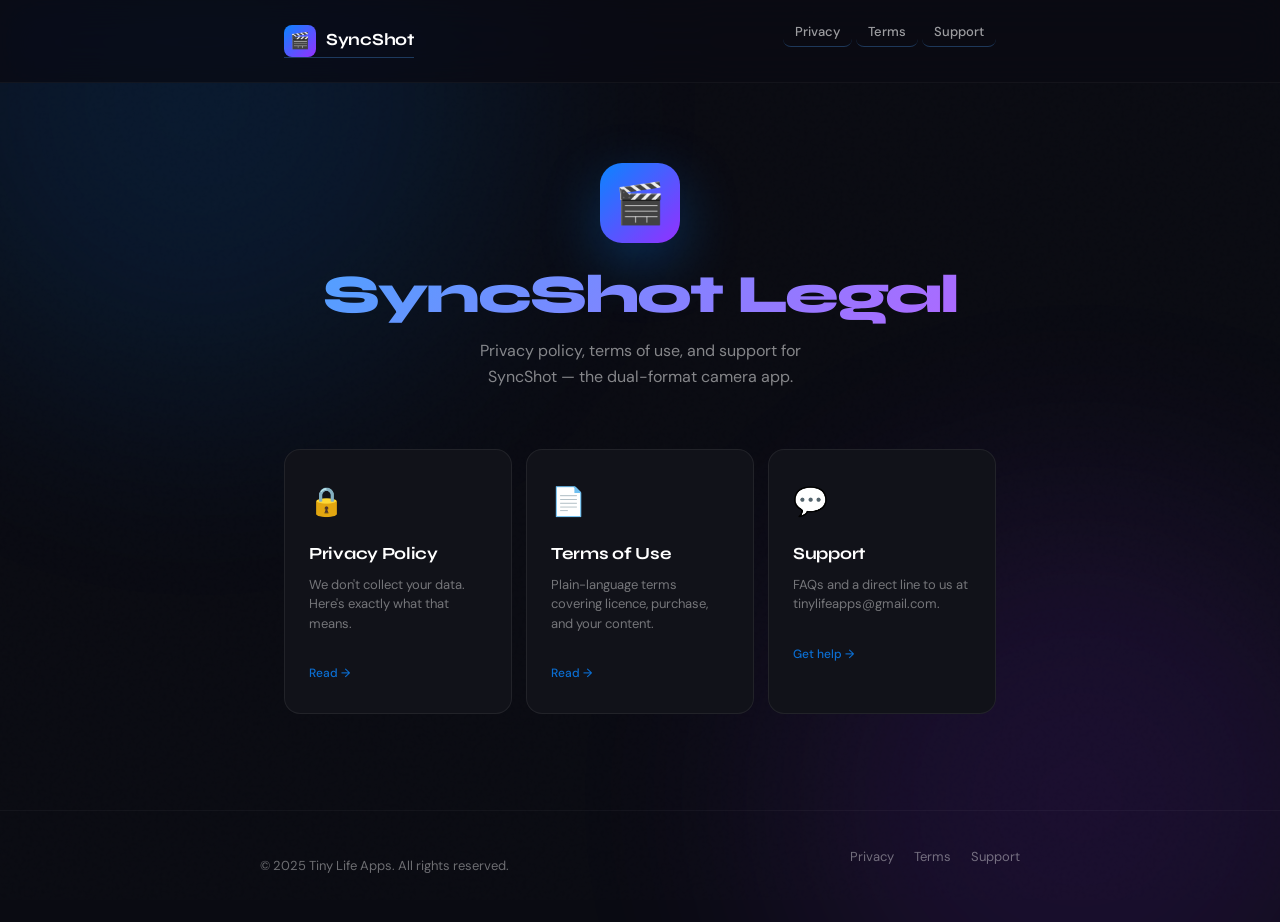
==== index.html @ a9aa5a6d "Add SyncShot legal pages: privacy policy, terms of use, support Hosted via GitHub Pages at tinylifea" ====
<!DOCTYPE html>
<html lang="en">
<head>
  <meta charset="UTF-8">
  <meta name="viewport" content="width=device-width, initial-scale=1.0">
  <title>SyncShot — Legal</title>
  <meta name="description" content="Privacy Policy, Terms of Use, and Support for SyncShot.">
  <link rel="stylesheet" href="style.css">
  <link rel="icon" href="data:image/svg+xml,<svg xmlns='http://www.w3.org/2000/svg' viewBox='0 0 100 100'><text y='.9em' font-size='90'>🎬</text></svg>">
  <style>
    .hero {
      padding: 80px 0 60px;
      text-align: center;
    }

    .hero-icon {
      width: 80px;
      height: 80px;
      border-radius: 22px;
      background: linear-gradient(135deg, #0a84ff 0%, #9430ff 100%);
      display: flex;
      align-items: center;
      justify-content: center;
      font-size: 40px;
      margin: 0 auto 24px;
      box-shadow: 0 20px 60px rgba(10,132,255,0.3);
    }

    .hero-title {
      font-family: 'Syne', sans-serif;
      font-size: clamp(36px, 7vw, 54px);
      font-weight: 800;
      letter-spacing: -2px;
      line-height: 1.05;
      margin-bottom: 14px;
      background: linear-gradient(135deg, #4da3ff 0%, #b266ff 100%);
      -webkit-background-clip: text;
      -webkit-text-fill-color: transparent;
      background-clip: text;
    }

    .hero-sub {
      font-size: 16px;
      color: rgba(255,255,255,0.5);
      max-width: 380px;
      margin: 0 auto;
      line-height: 1.6;
    }

    .doc-grid {
      display: grid;
      grid-template-columns: repeat(auto-fill, minmax(220px, 1fr));
      gap: 14px;
      padding-bottom: 96px;
    }

    .doc-card {
      background: #111219;
      border: 1px solid rgba(255,255,255,0.07);
      border-radius: 16px;
      padding: 28px 24px;
      text-decoration: none;
      display: block;
      transition: background 0.22s ease, border-color 0.22s ease, transform 0.22s ease;
    }

    .doc-card:hover {
      background: #16171f;
      border-color: rgba(255,255,255,0.13);
      transform: translateY(-2px);
    }

    .doc-card-emoji {
      font-size: 28px;
      display: block;
      margin-bottom: 14px;
    }

    .doc-card-title {
      font-family: 'Syne', sans-serif;
      font-size: 17px;
      font-weight: 700;
      color: #fff;
      letter-spacing: -0.3px;
      margin-bottom: 6px;
      display: block;
    }

    .doc-card-desc {
      font-size: 13px;
      color: rgba(255,255,255,0.42);
      line-height: 1.5;
    }

    .doc-card-arrow {
      display: inline-block;
      margin-top: 16px;
      font-size: 12px;
      color: rgba(10,132,255,0.8);
      font-weight: 500;
    }
  </style>
</head>
<body>

  <div class="glow glow-blue"></div>
  <div class="glow glow-purple"></div>

  <!-- Nav -->
  <nav>
    <div class="nav-inner">
      <a href="index.html" class="nav-logo">
        <div class="nav-icon">🎬</div>
        <span class="nav-wordmark">SyncShot</span>
      </a>
      <ul class="nav-links">
        <li><a href="privacy.html">Privacy</a></li>
        <li><a href="terms.html">Terms</a></li>
        <li><a href="support.html">Support</a></li>
      </ul>
    </div>
  </nav>

  <div class="container">
    <div class="hero">
      <div class="hero-icon">🎬</div>
      <h1 class="hero-title">SyncShot Legal</h1>
      <p class="hero-sub">Privacy policy, terms of use, and support for SyncShot — the dual-format camera app.</p>
    </div>

    <div class="doc-grid">
      <a href="privacy.html" class="doc-card">
        <span class="doc-card-emoji">🔒</span>
        <span class="doc-card-title">Privacy Policy</span>
        <p class="doc-card-desc">We don't collect your data. Here's exactly what that means.</p>
        <span class="doc-card-arrow">Read →</span>
      </a>

      <a href="terms.html" class="doc-card">
        <span class="doc-card-emoji">📄</span>
        <span class="doc-card-title">Terms of Use</span>
        <p class="doc-card-desc">Plain-language terms covering licence, purchase, and your content.</p>
        <span class="doc-card-arrow">Read →</span>
      </a>

      <a href="support.html" class="doc-card">
        <span class="doc-card-emoji">💬</span>
        <span class="doc-card-title">Support</span>
        <p class="doc-card-desc">FAQs and a direct line to us at tinylifeapps@gmail.com.</p>
        <span class="doc-card-arrow">Get help →</span>
      </a>
    </div>
  </div>

  <!-- Footer -->
  <footer>
    <div class="footer-inner">
      <span class="footer-copy">© 2025 Tiny Life Apps. All rights reserved.</span>
      <ul class="footer-links">
        <li><a href="privacy.html">Privacy</a></li>
        <li><a href="terms.html">Terms</a></li>
        <li><a href="support.html">Support</a></li>
      </ul>
    </div>
  </footer>

</body>
</html>
---- style.css ----
@import url('https://fonts.googleapis.com/css2?family=Syne:wght@400;500;600;700;800&family=DM+Sans:ital,opsz,wght@0,9..40,300;0,9..40,400;0,9..40,500;1,9..40,300&display=swap');

/* ── Variables ────────────────────────────────────────────────────── */
:root {
  --bg:          #0a0b12;
  --bg-card:     #111219;
  --bg-card-hover: #16171f;
  --border:      rgba(255,255,255,0.07);
  --border-soft: rgba(255,255,255,0.04);
  --white:       #ffffff;
  --white-60:    rgba(255,255,255,0.6);
  --white-40:    rgba(255,255,255,0.4);
  --white-20:    rgba(255,255,255,0.2);
  --white-08:    rgba(255,255,255,0.08);
  --blue:        #0a84ff;
  --purple:      #9430ff;
  --grad:        linear-gradient(135deg, #0a84ff 0%, #9430ff 100%);
  --grad-text:   linear-gradient(135deg, #4da3ff 0%, #b266ff 100%);
  --radius:      16px;
  --radius-sm:   10px;
  --transition:  0.22s cubic-bezier(0.4,0,0.2,1);
}

/* ── Reset ────────────────────────────────────────────────────────── */
*, *::before, *::after { box-sizing: border-box; margin: 0; padding: 0; }

html { scroll-behavior: smooth; -webkit-font-smoothing: antialiased; }

body {
  background: var(--bg);
  color: var(--white);
  font-family: 'DM Sans', sans-serif;
  font-size: 16px;
  line-height: 1.7;
  min-height: 100vh;
}

/* ── Noise grain overlay ──────────────────────────────────────────── */
body::before {
  content: '';
  position: fixed;
  inset: 0;
  background-image: url("data:image/svg+xml,%3Csvg viewBox='0 0 256 256' xmlns='http://www.w3.org/2000/svg'%3E%3Cfilter id='noise'%3E%3CfeTurbulence type='fractalNoise' baseFrequency='0.9' numOctaves='4' stitchTiles='stitch'/%3E%3C/filter%3E%3Crect width='100%25' height='100%25' filter='url(%23noise)' opacity='0.04'/%3E%3C/svg%3E");
  pointer-events: none;
  z-index: 0;
  opacity: 0.4;
}

/* ── Ambient glow ─────────────────────────────────────────────────── */
.glow {
  position: fixed;
  width: 600px;
  height: 600px;
  border-radius: 50%;
  pointer-events: none;
  z-index: 0;
  filter: blur(120px);
  opacity: 0.12;
}
.glow-blue  { background: var(--blue);   top: -200px; left: -100px; }
.glow-purple { background: var(--purple); bottom: -200px; right: -100px; }

/* ── Layout ───────────────────────────────────────────────────────── */
.container {
  position: relative;
  z-index: 1;
  max-width: 760px;
  margin: 0 auto;
  padding: 0 24px;
}

/* ── Nav ──────────────────────────────────────────────────────────── */
nav {
  position: sticky;
  top: 0;
  z-index: 100;
  backdrop-filter: blur(20px) saturate(180%);
  -webkit-backdrop-filter: blur(20px) saturate(180%);
  background: rgba(10,11,18,0.8);
  border-bottom: 1px solid var(--border-soft);
}

.nav-inner {
  max-width: 760px;
  margin: 0 auto;
  padding: 18px 24px;
  display: flex;
  align-items: center;
  justify-content: space-between;
}

.nav-logo {
  display: flex;
  align-items: center;
  gap: 10px;
  text-decoration: none;
}

.nav-icon {
  width: 32px;
  height: 32px;
  border-radius: 8px;
  background: var(--grad);
  display: flex;
  align-items: center;
  justify-content: center;
  font-size: 16px;
}

.nav-wordmark {
  font-family: 'Syne', sans-serif;
  font-weight: 700;
  font-size: 17px;
  color: var(--white);
  letter-spacing: -0.3px;
}

.nav-links {
  display: flex;
  gap: 4px;
  list-style: none;
}

.nav-links a {
  font-size: 13px;
  font-weight: 500;
  color: var(--white-60);
  text-decoration: none;
  padding: 6px 12px;
  border-radius: 8px;
  transition: color var(--transition), background var(--transition);
}

.nav-links a:hover,
.nav-links a.active {
  color: var(--white);
  background: var(--white-08);
}

/* ── Page header ──────────────────────────────────────────────────── */
.page-header {
  padding: 72px 0 48px;
  text-align: center;
}

.page-badge {
  display: inline-flex;
  align-items: center;
  gap: 6px;
  font-size: 11px;
  font-weight: 600;
  letter-spacing: 1.4px;
  text-transform: uppercase;
  color: var(--white-40);
  border: 1px solid var(--border);
  border-radius: 20px;
  padding: 5px 14px;
  margin-bottom: 20px;
}

.page-badge span {
  width: 5px;
  height: 5px;
  border-radius: 50%;
  background: var(--grad);
  display: inline-block;
}

.page-title {
  font-family: 'Syne', sans-serif;
  font-size: clamp(32px, 6vw, 48px);
  font-weight: 800;
  letter-spacing: -1.5px;
  line-height: 1.1;
  margin-bottom: 16px;
  background: var(--grad-text);
  -webkit-background-clip: text;
  -webkit-text-fill-color: transparent;
  background-clip: text;
}

.page-meta {
  font-size: 14px;
  color: var(--white-40);
  font-weight: 400;
}

/* ── Content cards ────────────────────────────────────────────────── */
.content {
  padding-bottom: 96px;
}

.card {
  background: var(--bg-card);
  border: 1px solid var(--border);
  border-radius: var(--radius);
  padding: 32px;
  margin-bottom: 16px;
  transition: border-color var(--transition), background var(--transition);
}

.card:hover {
  border-color: rgba(255,255,255,0.11);
  background: var(--bg-card-hover);
}

.card-section-label {
  font-size: 11px;
  font-weight: 600;
  letter-spacing: 1.6px;
  text-transform: uppercase;
  color: var(--white-40);
  margin-bottom: 20px;
  display: flex;
  align-items: center;
  gap: 8px;
}

.card-section-label::after {
  content: '';
  flex: 1;
  height: 1px;
  background: var(--border);
}

h2 {
  font-family: 'Syne', sans-serif;
  font-size: 20px;
  font-weight: 700;
  letter-spacing: -0.5px;
  color: var(--white);
  margin-bottom: 12px;
  margin-top: 28px;
}

h2:first-child { margin-top: 0; }

p {
  font-size: 15px;
  color: var(--white-60);
  line-height: 1.75;
  margin-bottom: 14px;
}

p:last-child { margin-bottom: 0; }

ul, ol {
  padding-left: 20px;
  margin-bottom: 14px;
}

li {
  font-size: 15px;
  color: var(--white-60);
  line-height: 1.75;
  margin-bottom: 6px;
}

strong {
  color: var(--white);
  font-weight: 500;
}

a {
  color: #4da3ff;
  text-decoration: none;
  border-bottom: 1px solid rgba(77,163,255,0.3);
  transition: border-color var(--transition), color var(--transition);
}

a:hover {
  color: var(--white);
  border-bottom-color: rgba(255,255,255,0.4);
}

/* ── Highlight box ────────────────────────────────────────────────── */
.highlight-box {
  background: rgba(10,132,255,0.08);
  border: 1px solid rgba(10,132,255,0.2);
  border-radius: var(--radius-sm);
  padding: 16px 20px;
  margin: 16px 0;
  font-size: 14px;
  color: rgba(77,163,255,0.9);
  line-height: 1.6;
}

/* ── Contact card ─────────────────────────────────────────────────── */
.contact-card {
  display: flex;
  align-items: center;
  gap: 16px;
  padding: 20px 24px;
  background: var(--white-08);
  border: 1px solid var(--border);
  border-radius: var(--radius);
  text-decoration: none;
  border-bottom: none;
  transition: background var(--transition), border-color var(--transition), transform var(--transition);
  margin-top: 20px;
}

.contact-card:hover {
  background: rgba(255,255,255,0.1);
  border-color: rgba(255,255,255,0.15);
  transform: translateY(-1px);
}

.contact-card-icon {
  width: 44px;
  height: 44px;
  border-radius: 12px;
  background: var(--grad);
  display: flex;
  align-items: center;
  justify-content: center;
  font-size: 20px;
  flex-shrink: 0;
}

.contact-card-text strong {
  display: block;
  font-size: 15px;
  font-weight: 600;
  color: var(--white);
  margin-bottom: 2px;
}

.contact-card-text span {
  font-size: 13px;
  color: var(--white-40);
}

/* ── Footer ───────────────────────────────────────────────────────── */
footer {
  position: relative;
  z-index: 1;
  border-top: 1px solid var(--border-soft);
  padding: 32px 24px;
}

.footer-inner {
  max-width: 760px;
  margin: 0 auto;
  display: flex;
  flex-wrap: wrap;
  align-items: center;
  justify-content: space-between;
  gap: 16px;
}

.footer-copy {
  font-size: 13px;
  color: var(--white-40);
}

.footer-links {
  display: flex;
  gap: 20px;
  list-style: none;
}

.footer-links a {
  font-size: 13px;
  color: var(--white-40);
  text-decoration: none;
  border-bottom: none;
  transition: color var(--transition);
}

.footer-links a:hover { color: var(--white); }

/* ── Animations ───────────────────────────────────────────────────── */
@keyframes fadeUp {
  from { opacity: 0; transform: translateY(16px); }
  to   { opacity: 1; transform: translateY(0); }
}

.page-header { animation: fadeUp 0.5s ease both; }
.card { animation: fadeUp 0.5s ease both; }
.card:nth-child(1) { animation-delay: 0.05s; }
.card:nth-child(2) { animation-delay: 0.10s; }
.card:nth-child(3) { animation-delay: 0.15s; }
.card:nth-child(4) { animation-delay: 0.20s; }
.card:nth-child(5) { animation-delay: 0.25s; }
.card:nth-child(6) { animation-delay: 0.30s; }

/* ── Responsive ───────────────────────────────────────────────────── */
@media (max-width: 600px) {
  .nav-links { display: none; }
  .card { padding: 24px; }
  .page-header { padding: 48px 0 32px; }
}
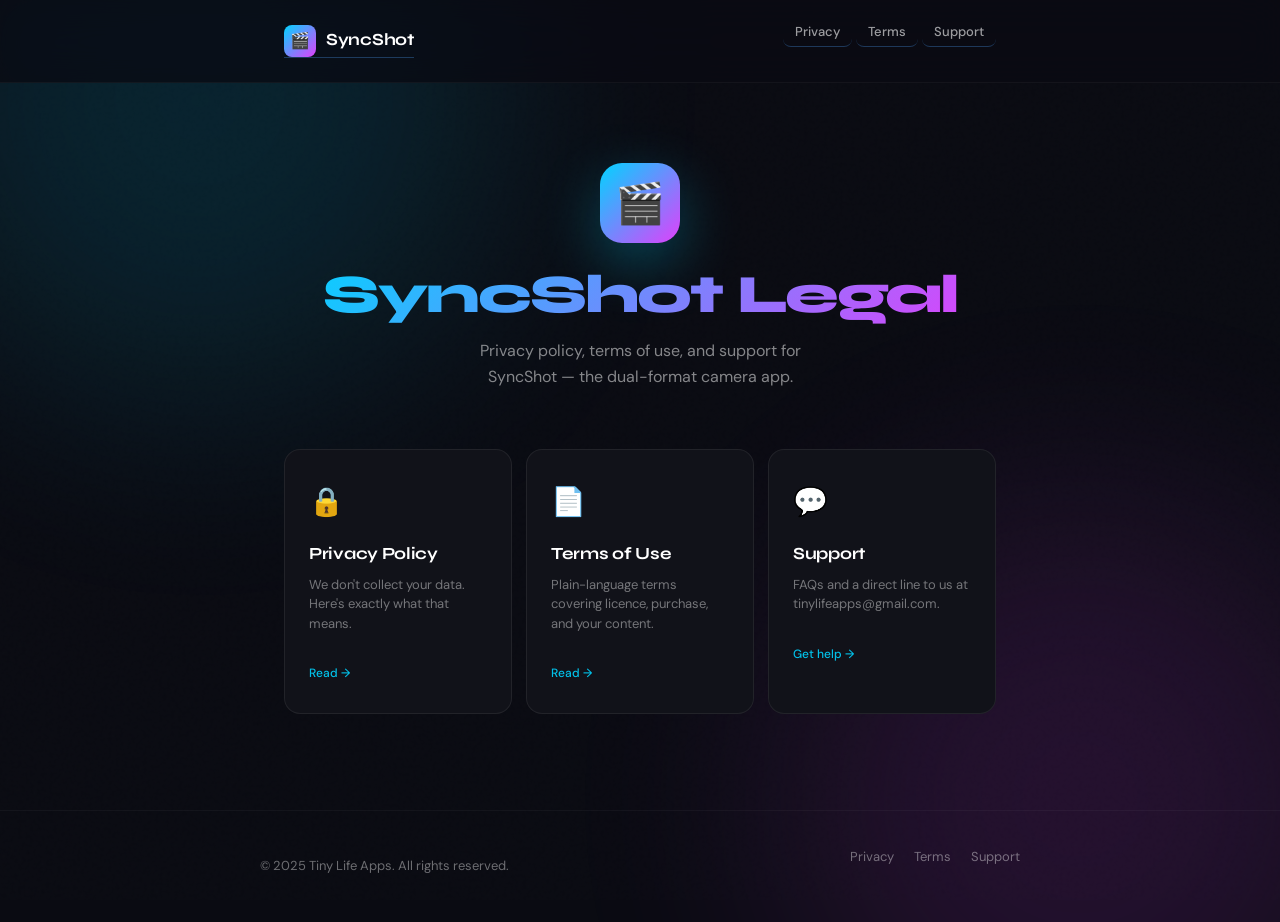
==== commit 8ae28472: "Rebrand legal site: cyan+magenta to match app icon Replace generic blue (#0a84ff) → purple (#9430ff)" ====
--- a/index.html
+++ b/index.html
@@ -17,13 +17,13 @@
       width: 80px;
       height: 80px;
       border-radius: 22px;
-      background: linear-gradient(135deg, #0a84ff 0%, #9430ff 100%);
+      background: linear-gradient(135deg, #00d4ff 0%, #e040fb 100%);
       display: flex;
       align-items: center;
       justify-content: center;
       font-size: 40px;
       margin: 0 auto 24px;
-      box-shadow: 0 20px 60px rgba(10,132,255,0.3);
+      box-shadow: 0 20px 60px rgba(0,212,255,0.3);
     }
 
     .hero-title {
@@ -33,7 +33,7 @@
       letter-spacing: -2px;
       line-height: 1.05;
       margin-bottom: 14px;
-      background: linear-gradient(135deg, #4da3ff 0%, #b266ff 100%);
+      background: linear-gradient(135deg, #00d4ff 0%, #e040fb 100%);
       -webkit-background-clip: text;
       -webkit-text-fill-color: transparent;
       background-clip: text;
@@ -96,7 +96,7 @@
       display: inline-block;
       margin-top: 16px;
       font-size: 12px;
-      color: rgba(10,132,255,0.8);
+      color: rgba(0,212,255,0.9);
       font-weight: 500;
     }
   </style>
--- a/style.css
+++ b/style.css
@@ -12,10 +12,10 @@
   --white-40:    rgba(255,255,255,0.4);
   --white-20:    rgba(255,255,255,0.2);
   --white-08:    rgba(255,255,255,0.08);
-  --blue:        #0a84ff;
-  --purple:      #9430ff;
-  --grad:        linear-gradient(135deg, #0a84ff 0%, #9430ff 100%);
-  --grad-text:   linear-gradient(135deg, #4da3ff 0%, #b266ff 100%);
+  --cyan:        #00d4ff;
+  --magenta:     #e040fb;
+  --grad:        linear-gradient(135deg, #00d4ff 0%, #e040fb 100%);
+  --grad-text:   linear-gradient(135deg, #00d4ff 0%, #e040fb 100%);
   --radius:      16px;
   --radius-sm:   10px;
   --transition:  0.22s cubic-bezier(0.4,0,0.2,1);
@@ -57,8 +57,8 @@
   filter: blur(120px);
   opacity: 0.12;
 }
-.glow-blue  { background: var(--blue);   top: -200px; left: -100px; }
-.glow-purple { background: var(--purple); bottom: -200px; right: -100px; }
+.glow-blue  { background: var(--cyan);    top: -200px; left: -100px; }
+.glow-purple { background: var(--magenta); bottom: -200px; right: -100px; }
 
 /* ── Layout ───────────────────────────────────────────────────────── */
 .container {
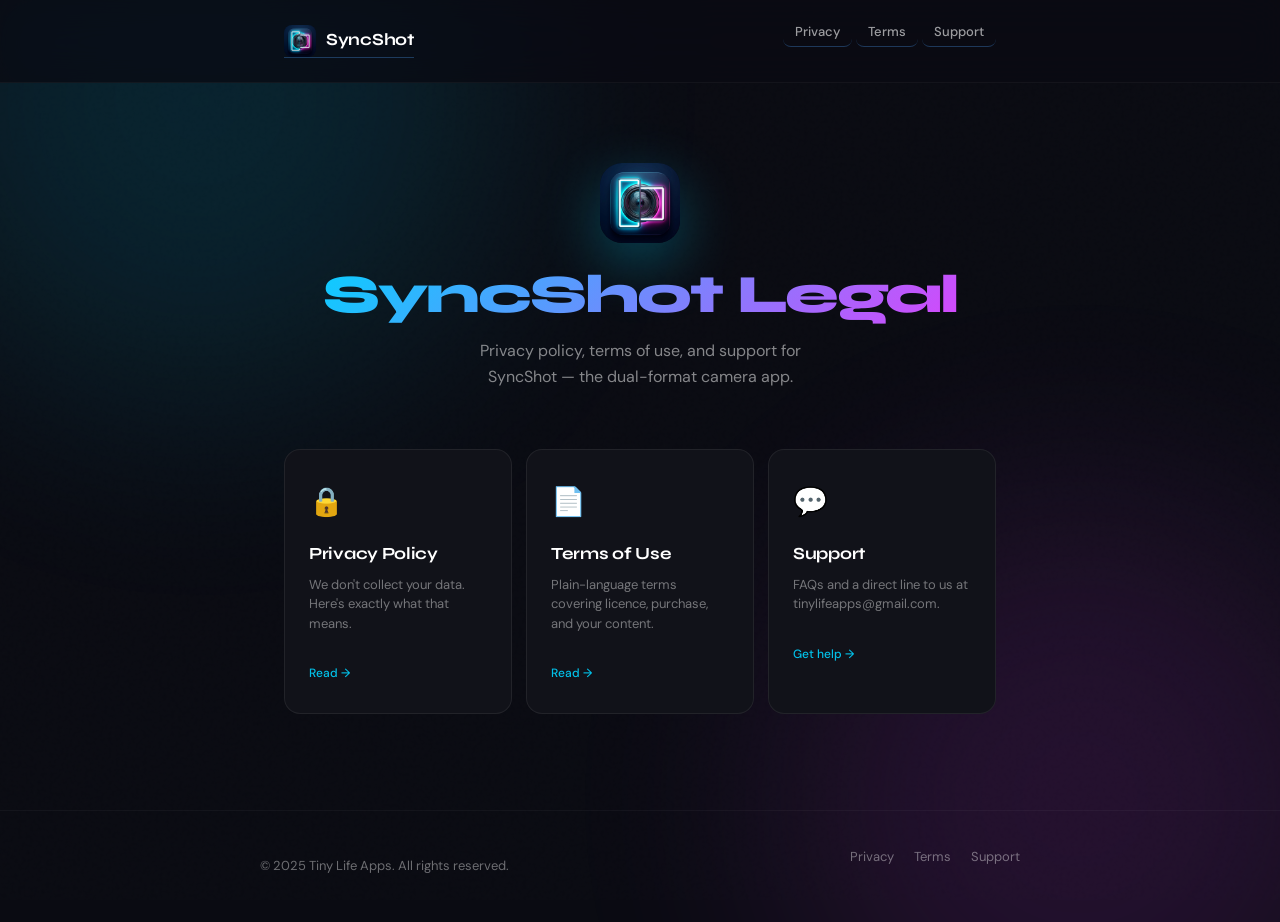
==== commit 96a41924: "Replace emoji favicon/nav icon with actual app icon Co-Authored-By: Claude Sonnet 4.6 <noreply@anthr" ====
--- a/index.html
+++ b/index.html
@@ -6,7 +6,8 @@
   <title>SyncShot — Legal</title>
   <meta name="description" content="Privacy Policy, Terms of Use, and Support for SyncShot.">
   <link rel="stylesheet" href="style.css">
-  <link rel="icon" href="data:image/svg+xml,<svg xmlns='http://www.w3.org/2000/svg' viewBox='0 0 100 100'><text y='.9em' font-size='90'>🎬</text></svg>">
+  <link rel="icon" href="app-icon.png">
+  <link rel="apple-touch-icon" href="app-icon.png">
   <style>
     .hero {
       padding: 80px 0 60px;
@@ -17,13 +18,10 @@
       width: 80px;
       height: 80px;
       border-radius: 22px;
-      background: linear-gradient(135deg, #00d4ff 0%, #e040fb 100%);
-      display: flex;
-      align-items: center;
-      justify-content: center;
-      font-size: 40px;
       margin: 0 auto 24px;
+      display: block;
       box-shadow: 0 20px 60px rgba(0,212,255,0.3);
+      object-fit: cover;
     }
 
     .hero-title {
@@ -110,7 +108,7 @@
   <nav>
     <div class="nav-inner">
       <a href="index.html" class="nav-logo">
-        <div class="nav-icon">🎬</div>
+        <img src="app-icon.png" class="nav-icon" alt="SyncShot">
         <span class="nav-wordmark">SyncShot</span>
       </a>
       <ul class="nav-links">
@@ -123,7 +121,7 @@
 
   <div class="container">
     <div class="hero">
-      <div class="hero-icon">🎬</div>
+      <img src="app-icon.png" class="hero-icon" alt="SyncShot">
       <h1 class="hero-title">SyncShot Legal</h1>
       <p class="hero-sub">Privacy policy, terms of use, and support for SyncShot — the dual-format camera app.</p>
     </div>
--- a/style.css
+++ b/style.css
@@ -100,11 +100,7 @@
   width: 32px;
   height: 32px;
   border-radius: 8px;
-  background: var(--grad);
-  display: flex;
-  align-items: center;
-  justify-content: center;
-  font-size: 16px;
+  object-fit: cover;
 }
 
 .nav-wordmark {
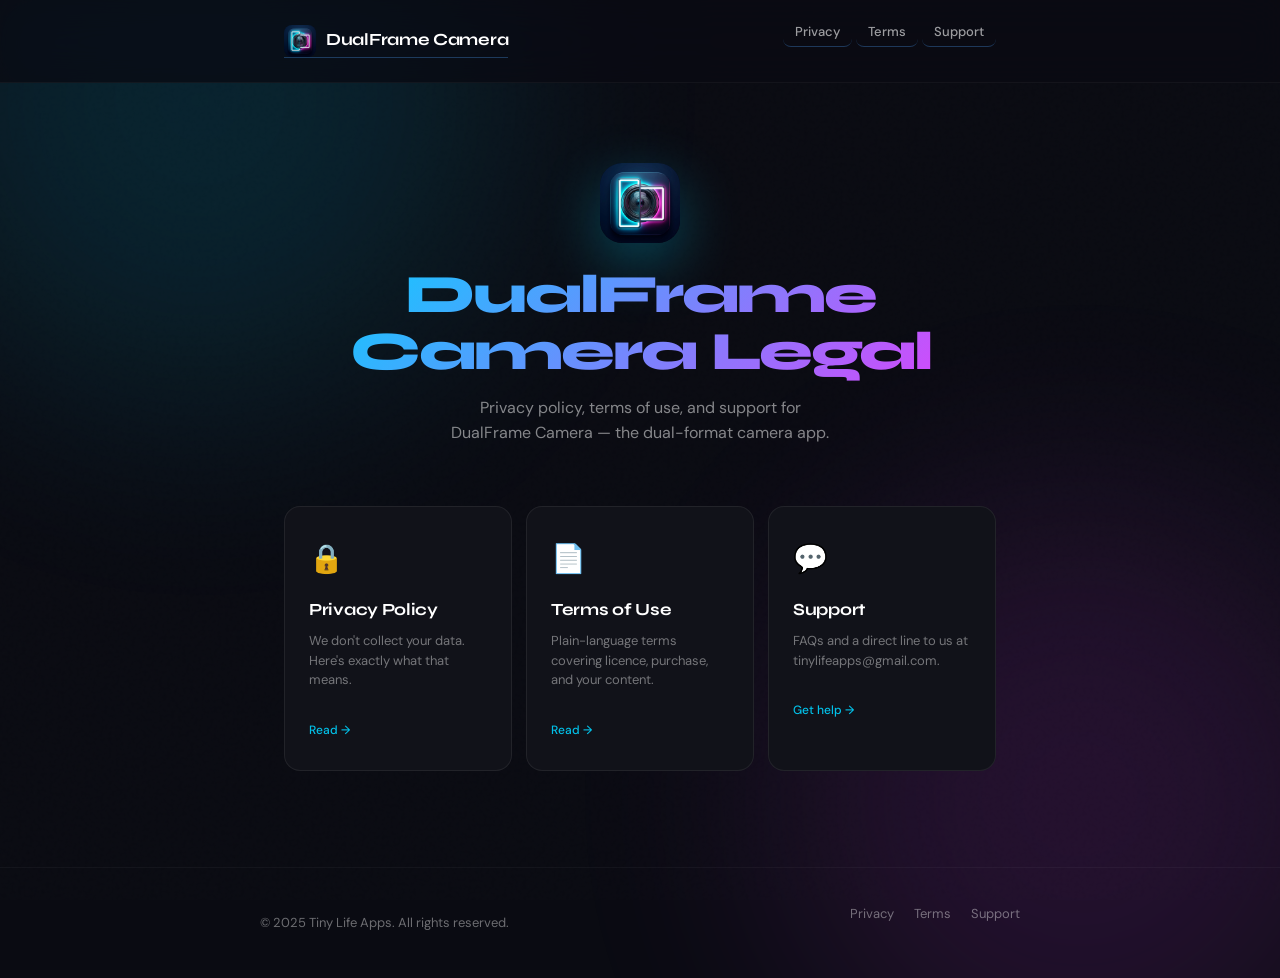
==== commit b6af5172: "Rebrand: SyncShot → DualFrame Camera; fix 7-day → 3-day; Keychain in privacy policy Co-Authored-By: " ====
--- a/index.html
+++ b/index.html
@@ -3,8 +3,8 @@
 <head>
   <meta charset="UTF-8">
   <meta name="viewport" content="width=device-width, initial-scale=1.0">
-  <title>SyncShot — Legal</title>
-  <meta name="description" content="Privacy Policy, Terms of Use, and Support for SyncShot.">
+  <title>DualFrame Camera — Legal</title>
+  <meta name="description" content="Privacy Policy, Terms of Use, and Support for DualFrame Camera.">
   <link rel="stylesheet" href="style.css">
   <link rel="icon" href="app-icon.png">
   <link rel="apple-touch-icon" href="app-icon.png">
@@ -108,8 +108,8 @@
   <nav>
     <div class="nav-inner">
       <a href="index.html" class="nav-logo">
-        <img src="app-icon.png" class="nav-icon" alt="SyncShot">
-        <span class="nav-wordmark">SyncShot</span>
+        <img src="app-icon.png" class="nav-icon" alt="DualFrame Camera">
+        <span class="nav-wordmark">DualFrame Camera</span>
       </a>
       <ul class="nav-links">
         <li><a href="privacy.html">Privacy</a></li>
@@ -121,9 +121,9 @@
 
   <div class="container">
     <div class="hero">
-      <img src="app-icon.png" class="hero-icon" alt="SyncShot">
-      <h1 class="hero-title">SyncShot Legal</h1>
-      <p class="hero-sub">Privacy policy, terms of use, and support for SyncShot — the dual-format camera app.</p>
+      <img src="app-icon.png" class="hero-icon" alt="DualFrame Camera">
+      <h1 class="hero-title">DualFrame Camera Legal</h1>
+      <p class="hero-sub">Privacy policy, terms of use, and support for DualFrame Camera — the dual-format camera app.</p>
     </div>
 
     <div class="doc-grid">
